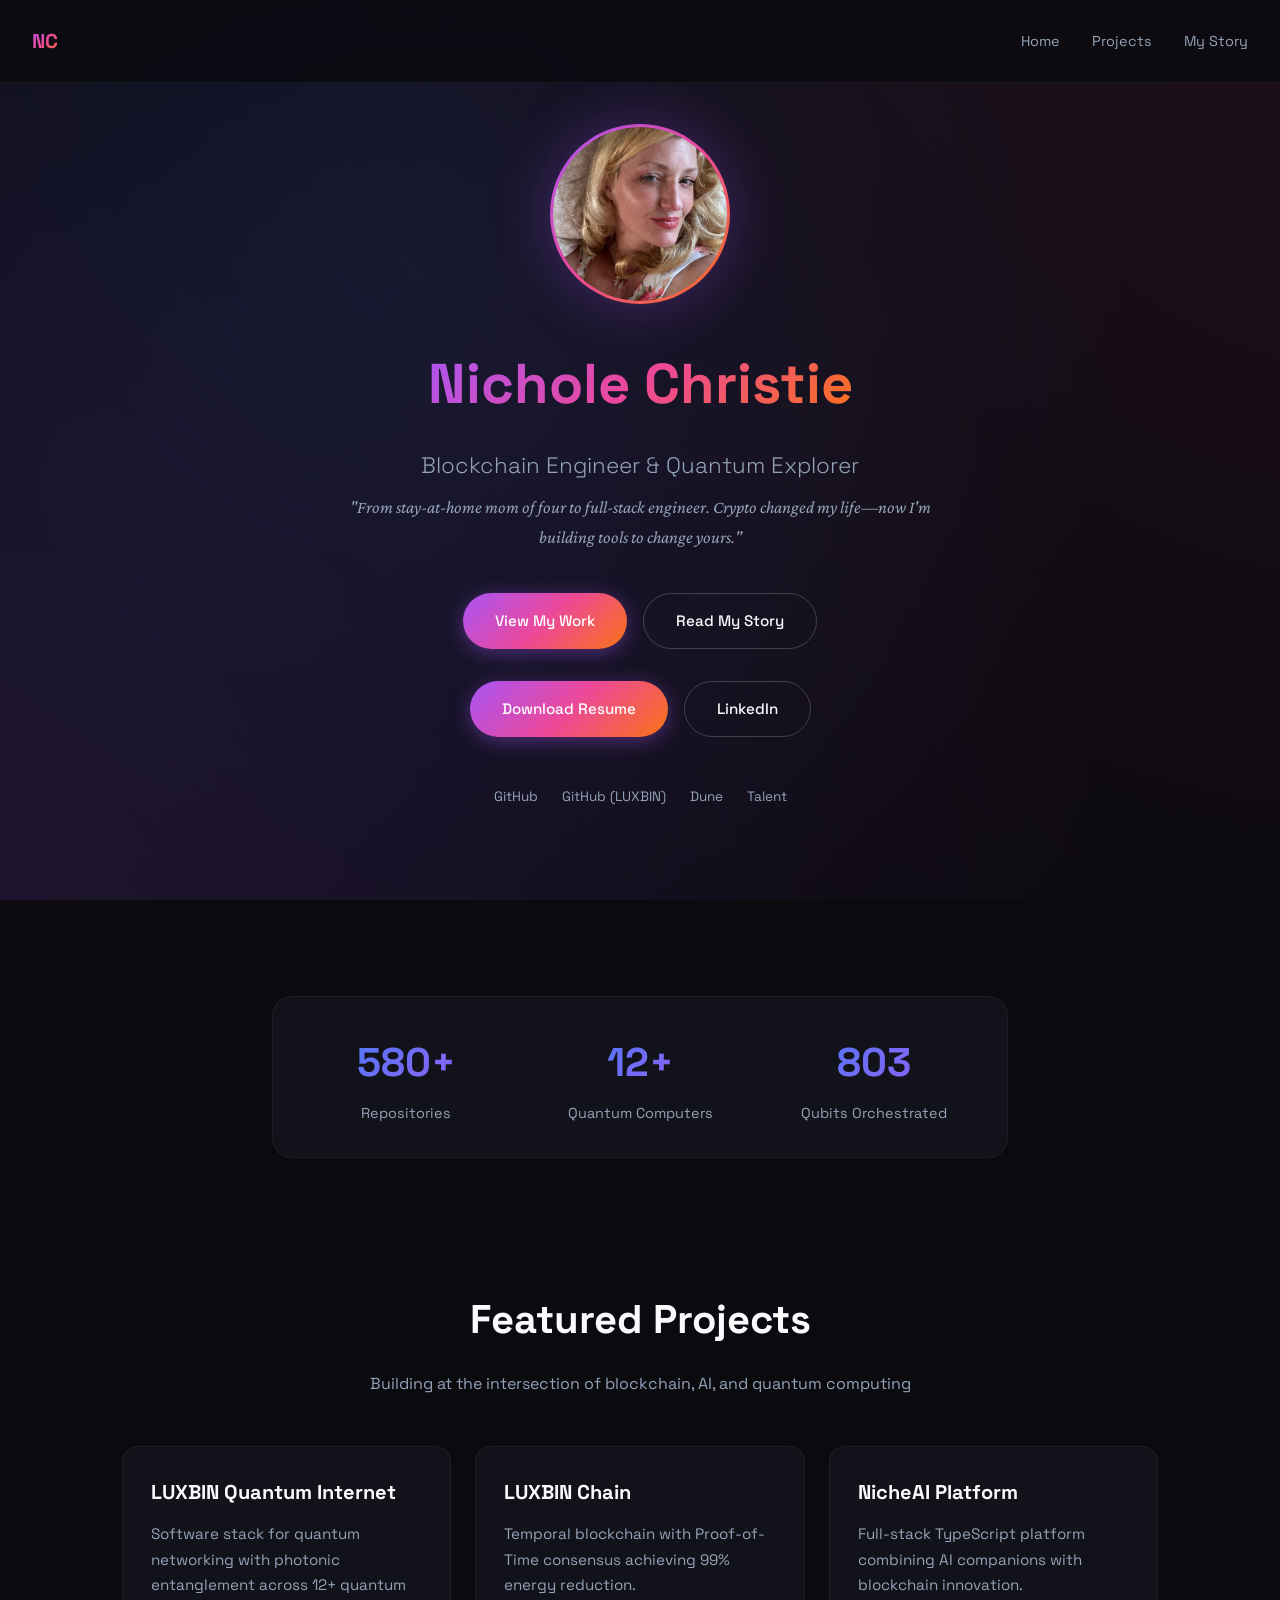
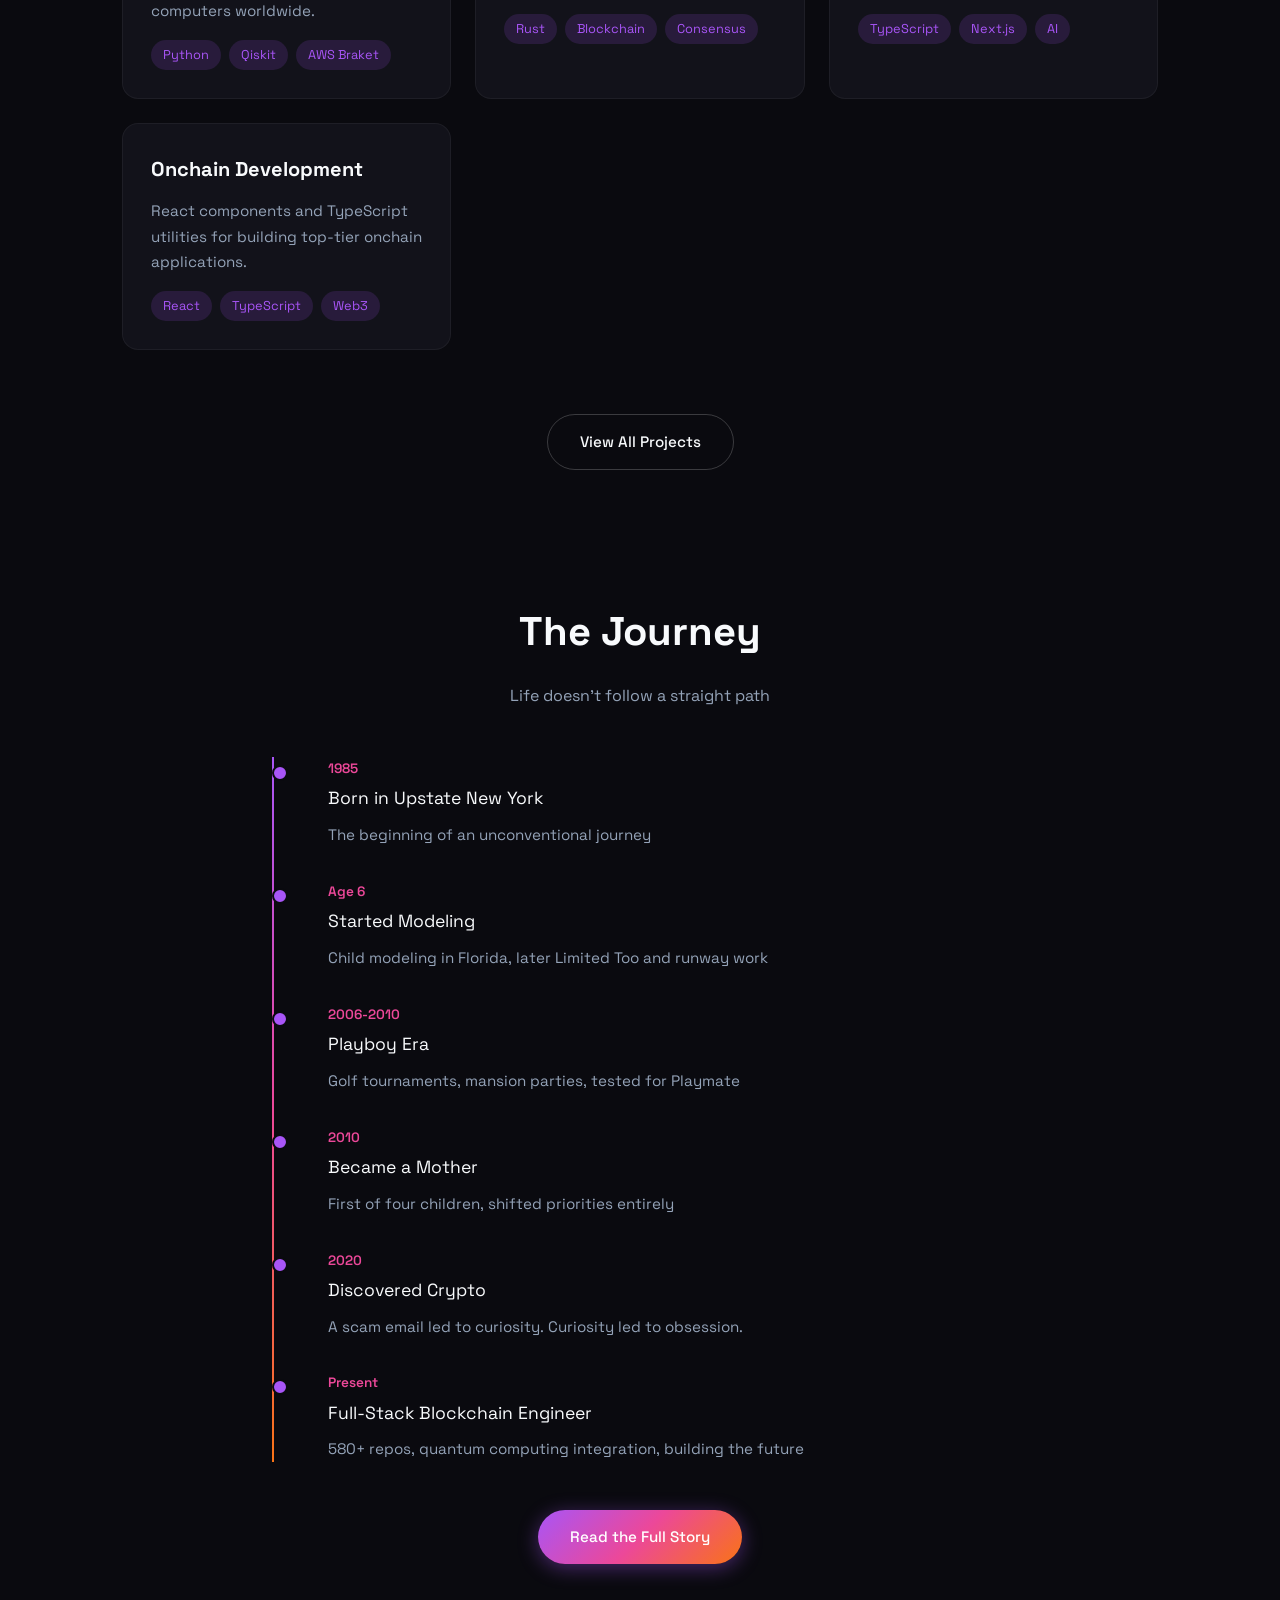
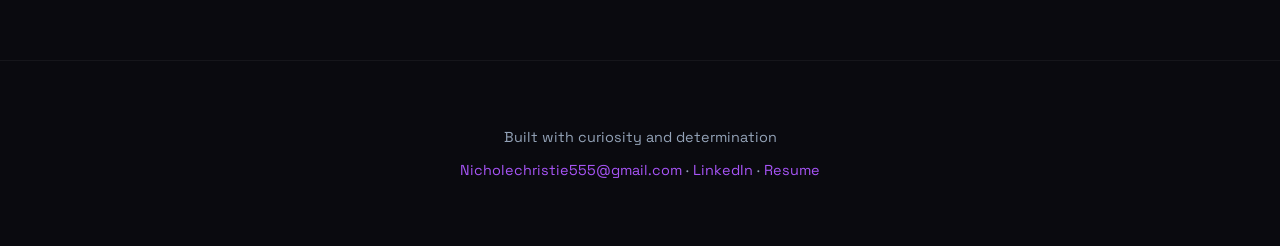
==== index.html @ e04abbbb "Initial commit - Nichole Christie personal site" ====
<!DOCTYPE html>
<html lang="en">
<head>
  <meta charset="UTF-8">
  <meta name="viewport" content="width=device-width, initial-scale=1.0">
  <title>Nichole Christie | Blockchain Engineer & Builder</title>
  <meta name="description" content="Full-stack blockchain engineer. Founder of NicheAI. Building at the intersection of quantum computing and crypto.">
  <link rel="stylesheet" href="css/style.css">
  <link rel="icon" href="data:image/svg+xml,<svg xmlns='http://www.w3.org/2000/svg' viewBox='0 0 100 100'><text y='.9em' font-size='90'>✨</text></svg>">
</head>
<body>
  <div class="bg-animation"></div>

  <nav>
    <div class="logo">NC</div>
    <ul class="nav-links">
      <li><a href="index.html">Home</a></li>
      <li><a href="projects.html">Projects</a></li>
      <li><a href="bio.html">My Story</a></li>
    </ul>
  </nav>

  <main>
    <section class="hero">
      <img src="images/daffodil-portrait.jpg" alt="Nichole Christie" class="hero-image">

      <h1>Nichole Christie</h1>
      <p class="tagline">Blockchain Engineer & Quantum Explorer</p>
      <p class="subtitle">"From stay-at-home mom of four to full-stack engineer. Crypto changed my life—now I'm building tools to change yours."</p>

      <div class="btn-group">
        <a href="projects.html" class="btn btn-primary">View My Work</a>
        <a href="bio.html" class="btn btn-secondary">Read My Story</a>
      </div>

      <div class="btn-group" style="margin-top: 2rem;">
        <a href="Nicholes-Crypto-Resume.pdf" class="btn btn-primary" target="_blank">Download Resume</a>
        <a href="https://www.linkedin.com/in/nichole-christie-25565632b/" class="btn btn-secondary" target="_blank">LinkedIn</a>
      </div>

      <div class="social-links">
        <a href="https://github.com/nichechristie" target="_blank">GitHub</a>
        <a href="https://github.com/mermaidnicheboutique-code" target="_blank">GitHub (LUXBIN)</a>
        <a href="https://dune.com/nichebiche" target="_blank">Dune</a>
        <a href="https://talent.app/nichebiche" target="_blank">Talent</a>
      </div>
    </section>

    <section class="container">
      <div class="stats">
        <div class="stat">
          <div class="stat-number">580+</div>
          <div class="stat-label">Repositories</div>
        </div>
        <div class="stat">
          <div class="stat-number">12+</div>
          <div class="stat-label">Quantum Computers</div>
        </div>
        <div class="stat">
          <div class="stat-number">803</div>
          <div class="stat-label">Qubits Orchestrated</div>
        </div>
      </div>
    </section>

    <section class="container container-wide">
      <div class="section-header">
        <h2>Featured Projects</h2>
        <p>Building at the intersection of blockchain, AI, and quantum computing</p>
      </div>

      <div class="projects-grid">
        <a href="https://github.com/nichechristie/Luxbin-Quantum-internet" class="project-card" target="_blank">
          <h3>LUXBIN Quantum Internet</h3>
          <p>Software stack for quantum networking with photonic entanglement across 12+ quantum computers worldwide.</p>
          <div class="project-tags">
            <span class="tag">Python</span>
            <span class="tag">Qiskit</span>
            <span class="tag">AWS Braket</span>
          </div>
        </a>

        <a href="https://github.com/mermaidnicheboutique-code/luxbin-chain" class="project-card" target="_blank">
          <h3>LUXBIN Chain</h3>
          <p>Temporal blockchain with Proof-of-Time consensus achieving 99% energy reduction.</p>
          <div class="project-tags">
            <span class="tag">Rust</span>
            <span class="tag">Blockchain</span>
            <span class="tag">Consensus</span>
          </div>
        </a>

        <a href="https://github.com/mermaidnicheboutique-code/nicheai" class="project-card" target="_blank">
          <h3>NicheAI Platform</h3>
          <p>Full-stack TypeScript platform combining AI companions with blockchain innovation.</p>
          <div class="project-tags">
            <span class="tag">TypeScript</span>
            <span class="tag">Next.js</span>
            <span class="tag">AI</span>
          </div>
        </a>

        <a href="https://github.com/nichechristie/coinbase-onchainkit" class="project-card" target="_blank">
          <h3>Onchain Development</h3>
          <p>React components and TypeScript utilities for building top-tier onchain applications.</p>
          <div class="project-tags">
            <span class="tag">React</span>
            <span class="tag">TypeScript</span>
            <span class="tag">Web3</span>
          </div>
        </a>
      </div>

      <div style="text-align: center;">
        <a href="projects.html" class="btn btn-secondary">View All Projects</a>
      </div>
    </section>

    <section class="container" style="margin-top: 4rem;">
      <div class="section-header">
        <h2>The Journey</h2>
        <p>Life doesn't follow a straight path</p>
      </div>

      <div class="timeline">
        <div class="timeline-item">
          <div class="timeline-year">1985</div>
          <div class="timeline-title">Born in Upstate New York</div>
          <div class="timeline-desc">The beginning of an unconventional journey</div>
        </div>
        <div class="timeline-item">
          <div class="timeline-year">Age 6</div>
          <div class="timeline-title">Started Modeling</div>
          <div class="timeline-desc">Child modeling in Florida, later Limited Too and runway work</div>
        </div>
        <div class="timeline-item">
          <div class="timeline-year">2006-2010</div>
          <div class="timeline-title">Playboy Era</div>
          <div class="timeline-desc">Golf tournaments, mansion parties, tested for Playmate</div>
        </div>
        <div class="timeline-item">
          <div class="timeline-year">2010</div>
          <div class="timeline-title">Became a Mother</div>
          <div class="timeline-desc">First of four children, shifted priorities entirely</div>
        </div>
        <div class="timeline-item">
          <div class="timeline-year">2020</div>
          <div class="timeline-title">Discovered Crypto</div>
          <div class="timeline-desc">A scam email led to curiosity. Curiosity led to obsession.</div>
        </div>
        <div class="timeline-item">
          <div class="timeline-year">Present</div>
          <div class="timeline-title">Full-Stack Blockchain Engineer</div>
          <div class="timeline-desc">580+ repos, quantum computing integration, building the future</div>
        </div>
      </div>

      <div style="text-align: center; margin-top: 3rem;">
        <a href="bio.html" class="btn btn-primary">Read the Full Story</a>
      </div>
    </section>
  </main>

  <footer>
    <p>Built with curiosity and determination</p>
    <p style="margin-top: 0.5rem;">
      <a href="mailto:Nicholechristie555@gmail.com">Nicholechristie555@gmail.com</a> ·
      <a href="https://www.linkedin.com/in/nichole-christie-25565632b/" target="_blank">LinkedIn</a> ·
      <a href="Nicholes-Crypto-Resume.pdf" target="_blank">Resume</a>
    </p>
  </footer>
</body>
</html>
---- css/style.css ----
/* Nichole Christie - Personal Site */
@import url('https://fonts.googleapis.com/css2?family=Space+Grotesk:wght@300;400;500;600;700&family=Crimson+Pro:ital,wght@0,400;0,600;1,400&display=swap');

:root {
  --bg-dark: #0a0a0f;
  --bg-card: #12121a;
  --accent-purple: #a855f7;
  --accent-pink: #ec4899;
  --accent-blue: #3b82f6;
  --text-primary: #f8fafc;
  --text-secondary: #94a3b8;
  --gradient-1: linear-gradient(135deg, #a855f7 0%, #ec4899 50%, #f97316 100%);
  --gradient-2: linear-gradient(135deg, #3b82f6 0%, #a855f7 100%);
}

* {
  margin: 0;
  padding: 0;
  box-sizing: border-box;
}

html {
  scroll-behavior: smooth;
}

body {
  font-family: 'Space Grotesk', sans-serif;
  background: var(--bg-dark);
  color: var(--text-primary);
  line-height: 1.7;
  min-height: 100vh;
}

/* Animated background */
.bg-animation {
  position: fixed;
  top: 0;
  left: 0;
  width: 100%;
  height: 100%;
  z-index: -1;
  overflow: hidden;
}

.bg-animation::before {
  content: '';
  position: absolute;
  top: -50%;
  left: -50%;
  width: 200%;
  height: 200%;
  background:
    radial-gradient(circle at 20% 80%, rgba(168, 85, 247, 0.15) 0%, transparent 50%),
    radial-gradient(circle at 80% 20%, rgba(236, 72, 153, 0.1) 0%, transparent 50%),
    radial-gradient(circle at 40% 40%, rgba(59, 130, 246, 0.1) 0%, transparent 40%);
  animation: float 20s ease-in-out infinite;
}

@keyframes float {
  0%, 100% { transform: translate(0, 0) rotate(0deg); }
  33% { transform: translate(30px, -30px) rotate(5deg); }
  66% { transform: translate(-20px, 20px) rotate(-5deg); }
}

/* Container */
.container {
  max-width: 800px;
  margin: 0 auto;
  padding: 2rem;
}

.container-wide {
  max-width: 1100px;
}

/* Navigation */
nav {
  position: fixed;
  top: 0;
  left: 0;
  right: 0;
  padding: 1.5rem 2rem;
  display: flex;
  justify-content: space-between;
  align-items: center;
  z-index: 100;
  background: rgba(10, 10, 15, 0.8);
  backdrop-filter: blur(20px);
  border-bottom: 1px solid rgba(255,255,255,0.05);
}

nav .logo {
  font-weight: 700;
  font-size: 1.25rem;
  background: var(--gradient-1);
  -webkit-background-clip: text;
  -webkit-text-fill-color: transparent;
  background-clip: text;
}

nav .nav-links {
  display: flex;
  gap: 2rem;
  list-style: none;
}

nav .nav-links a {
  color: var(--text-secondary);
  text-decoration: none;
  font-size: 0.9rem;
  transition: color 0.3s;
}

nav .nav-links a:hover {
  color: var(--text-primary);
}

/* Hero Section */
.hero {
  min-height: 100vh;
  display: flex;
  flex-direction: column;
  justify-content: center;
  align-items: center;
  text-align: center;
  padding: 6rem 2rem 4rem;
}

.hero-image {
  width: 180px;
  height: 180px;
  border-radius: 50%;
  object-fit: cover;
  border: 3px solid transparent;
  background: var(--gradient-1) border-box;
  margin-bottom: 2rem;
  box-shadow: 0 0 60px rgba(168, 85, 247, 0.3);
}

.hero h1 {
  font-size: 3.5rem;
  font-weight: 700;
  margin-bottom: 1rem;
  background: var(--gradient-1);
  -webkit-background-clip: text;
  -webkit-text-fill-color: transparent;
  background-clip: text;
}

.hero .tagline {
  font-size: 1.4rem;
  color: var(--text-secondary);
  margin-bottom: 0.5rem;
  font-weight: 300;
}

.hero .subtitle {
  font-size: 1.1rem;
  color: var(--text-secondary);
  max-width: 600px;
  margin-bottom: 2.5rem;
  font-family: 'Crimson Pro', serif;
  font-style: italic;
}

/* Buttons */
.btn-group {
  display: flex;
  gap: 1rem;
  flex-wrap: wrap;
  justify-content: center;
}

.btn {
  padding: 0.875rem 2rem;
  border-radius: 50px;
  text-decoration: none;
  font-weight: 500;
  font-size: 0.95rem;
  transition: all 0.3s ease;
  display: inline-flex;
  align-items: center;
  gap: 0.5rem;
}

.btn-primary {
  background: var(--gradient-1);
  color: white;
  box-shadow: 0 4px 20px rgba(168, 85, 247, 0.4);
}

.btn-primary:hover {
  transform: translateY(-2px);
  box-shadow: 0 6px 30px rgba(168, 85, 247, 0.5);
}

.btn-secondary {
  background: transparent;
  color: var(--text-primary);
  border: 1px solid rgba(255,255,255,0.2);
}

.btn-secondary:hover {
  background: rgba(255,255,255,0.05);
  border-color: rgba(255,255,255,0.3);
}

/* Social Links */
.social-links {
  display: flex;
  gap: 1.5rem;
  margin-top: 3rem;
}

.social-links a {
  color: var(--text-secondary);
  font-size: 0.85rem;
  text-decoration: none;
  transition: color 0.3s;
}

.social-links a:hover {
  color: var(--accent-purple);
}

/* Stats */
.stats {
  display: grid;
  grid-template-columns: repeat(3, 1fr);
  gap: 2rem;
  margin: 4rem 0;
  padding: 2rem;
  background: var(--bg-card);
  border-radius: 20px;
  border: 1px solid rgba(255,255,255,0.05);
}

.stat {
  text-align: center;
}

.stat-number {
  font-size: 2.5rem;
  font-weight: 700;
  background: var(--gradient-2);
  -webkit-background-clip: text;
  -webkit-text-fill-color: transparent;
  background-clip: text;
}

.stat-label {
  color: var(--text-secondary);
  font-size: 0.9rem;
  margin-top: 0.25rem;
}

/* Section Headers */
.section-header {
  text-align: center;
  margin-bottom: 3rem;
}

.section-header h2 {
  font-size: 2.5rem;
  margin-bottom: 1rem;
}

.section-header p {
  color: var(--text-secondary);
  max-width: 600px;
  margin: 0 auto;
}

/* Project Cards */
.projects-grid {
  display: grid;
  grid-template-columns: repeat(auto-fit, minmax(300px, 1fr));
  gap: 1.5rem;
  margin-bottom: 4rem;
}

.project-card {
  background: var(--bg-card);
  border-radius: 16px;
  padding: 1.75rem;
  border: 1px solid rgba(255,255,255,0.05);
  transition: all 0.3s ease;
  text-decoration: none;
  color: inherit;
  display: block;
}

.project-card:hover {
  transform: translateY(-4px);
  border-color: rgba(168, 85, 247, 0.3);
  box-shadow: 0 10px 40px rgba(168, 85, 247, 0.15);
}

.project-card h3 {
  font-size: 1.25rem;
  margin-bottom: 0.75rem;
  color: var(--text-primary);
}

.project-card p {
  color: var(--text-secondary);
  font-size: 0.95rem;
  margin-bottom: 1rem;
}

.project-tags {
  display: flex;
  flex-wrap: wrap;
  gap: 0.5rem;
}

.tag {
  background: rgba(168, 85, 247, 0.15);
  color: var(--accent-purple);
  padding: 0.25rem 0.75rem;
  border-radius: 20px;
  font-size: 0.8rem;
}

/* Bio Page Styles */
.bio-header {
  padding: 8rem 2rem 4rem;
  text-align: center;
}

.bio-header h1 {
  font-size: 3rem;
  margin-bottom: 1rem;
  background: var(--gradient-1);
  -webkit-background-clip: text;
  -webkit-text-fill-color: transparent;
  background-clip: text;
}

.bio-header .lead {
  font-size: 1.3rem;
  color: var(--text-secondary);
  font-family: 'Crimson Pro', serif;
  font-style: italic;
}

.bio-content {
  padding: 2rem;
  max-width: 750px;
  margin: 0 auto;
}

.bio-content h2 {
  font-size: 1.75rem;
  margin: 3rem 0 1.5rem;
  color: var(--accent-purple);
}

.bio-content p {
  margin-bottom: 1.5rem;
  font-size: 1.1rem;
  color: var(--text-secondary);
  font-family: 'Crimson Pro', serif;
}

.bio-content p:first-of-type::first-letter {
  font-size: 3.5rem;
  float: left;
  line-height: 1;
  margin-right: 0.5rem;
  font-weight: 600;
  background: var(--gradient-1);
  -webkit-background-clip: text;
  -webkit-text-fill-color: transparent;
  background-clip: text;
}

.pull-quote {
  font-size: 1.5rem;
  font-style: italic;
  color: var(--text-primary);
  border-left: 4px solid var(--accent-purple);
  padding-left: 1.5rem;
  margin: 2.5rem 0;
  font-family: 'Crimson Pro', serif;
}

/* Timeline */
.timeline {
  position: relative;
  padding-left: 2rem;
  margin: 3rem 0;
}

.timeline::before {
  content: '';
  position: absolute;
  left: 0;
  top: 0;
  bottom: 0;
  width: 2px;
  background: var(--gradient-1);
}

.timeline-item {
  position: relative;
  margin-bottom: 2rem;
  padding-left: 1.5rem;
}

.timeline-item::before {
  content: '';
  position: absolute;
  left: -2rem;
  top: 0.5rem;
  width: 12px;
  height: 12px;
  border-radius: 50%;
  background: var(--accent-purple);
  border: 2px solid var(--bg-dark);
}

.timeline-year {
  font-size: 0.85rem;
  color: var(--accent-pink);
  font-weight: 600;
  margin-bottom: 0.25rem;
}

.timeline-title {
  font-size: 1.1rem;
  color: var(--text-primary);
  margin-bottom: 0.5rem;
}

.timeline-desc {
  color: var(--text-secondary);
  font-size: 0.95rem;
}

/* Footer */
footer {
  text-align: center;
  padding: 4rem 2rem;
  color: var(--text-secondary);
  font-size: 0.9rem;
  border-top: 1px solid rgba(255,255,255,0.05);
  margin-top: 4rem;
}

footer a {
  color: var(--accent-purple);
  text-decoration: none;
}

/* Responsive */
@media (max-width: 768px) {
  .hero h1 {
    font-size: 2.5rem;
  }

  .stats {
    grid-template-columns: 1fr;
    gap: 1.5rem;
  }

  nav .nav-links {
    gap: 1rem;
  }

  .btn-group {
    flex-direction: column;
    align-items: center;
  }
}
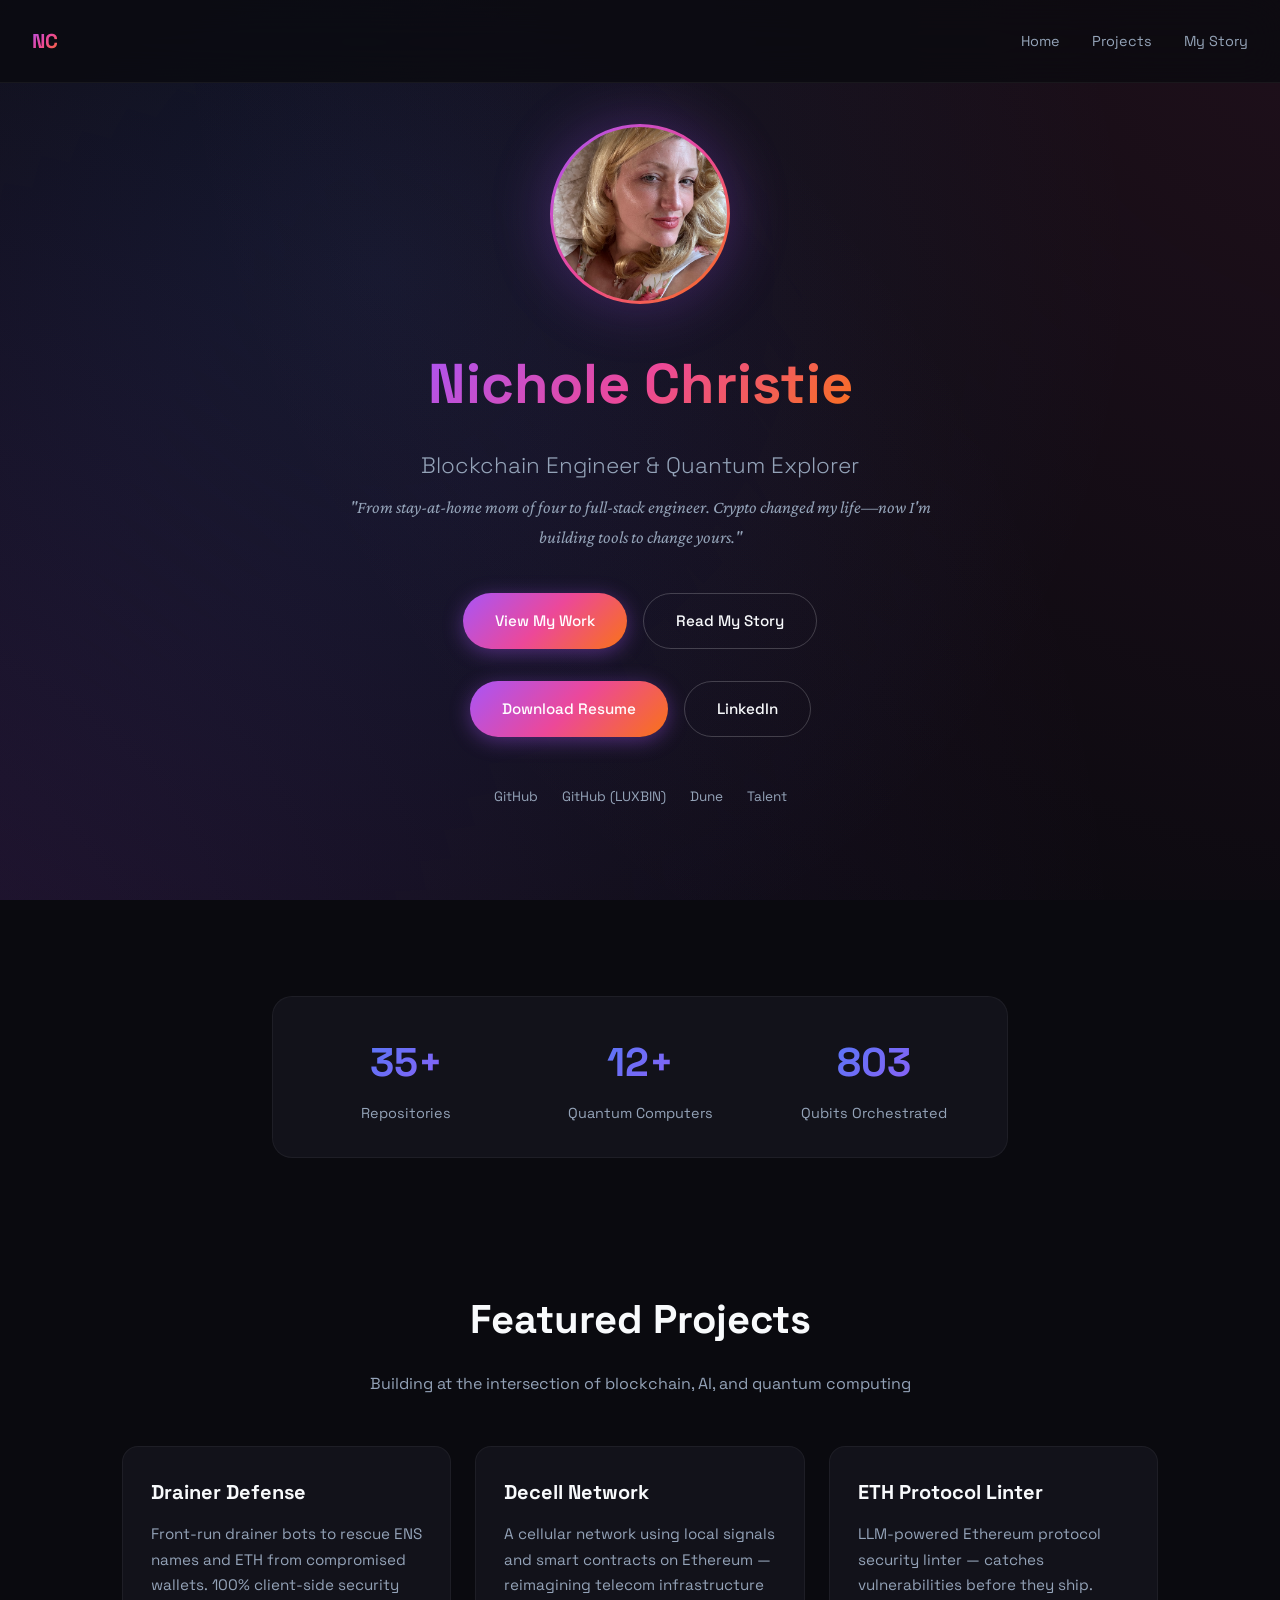
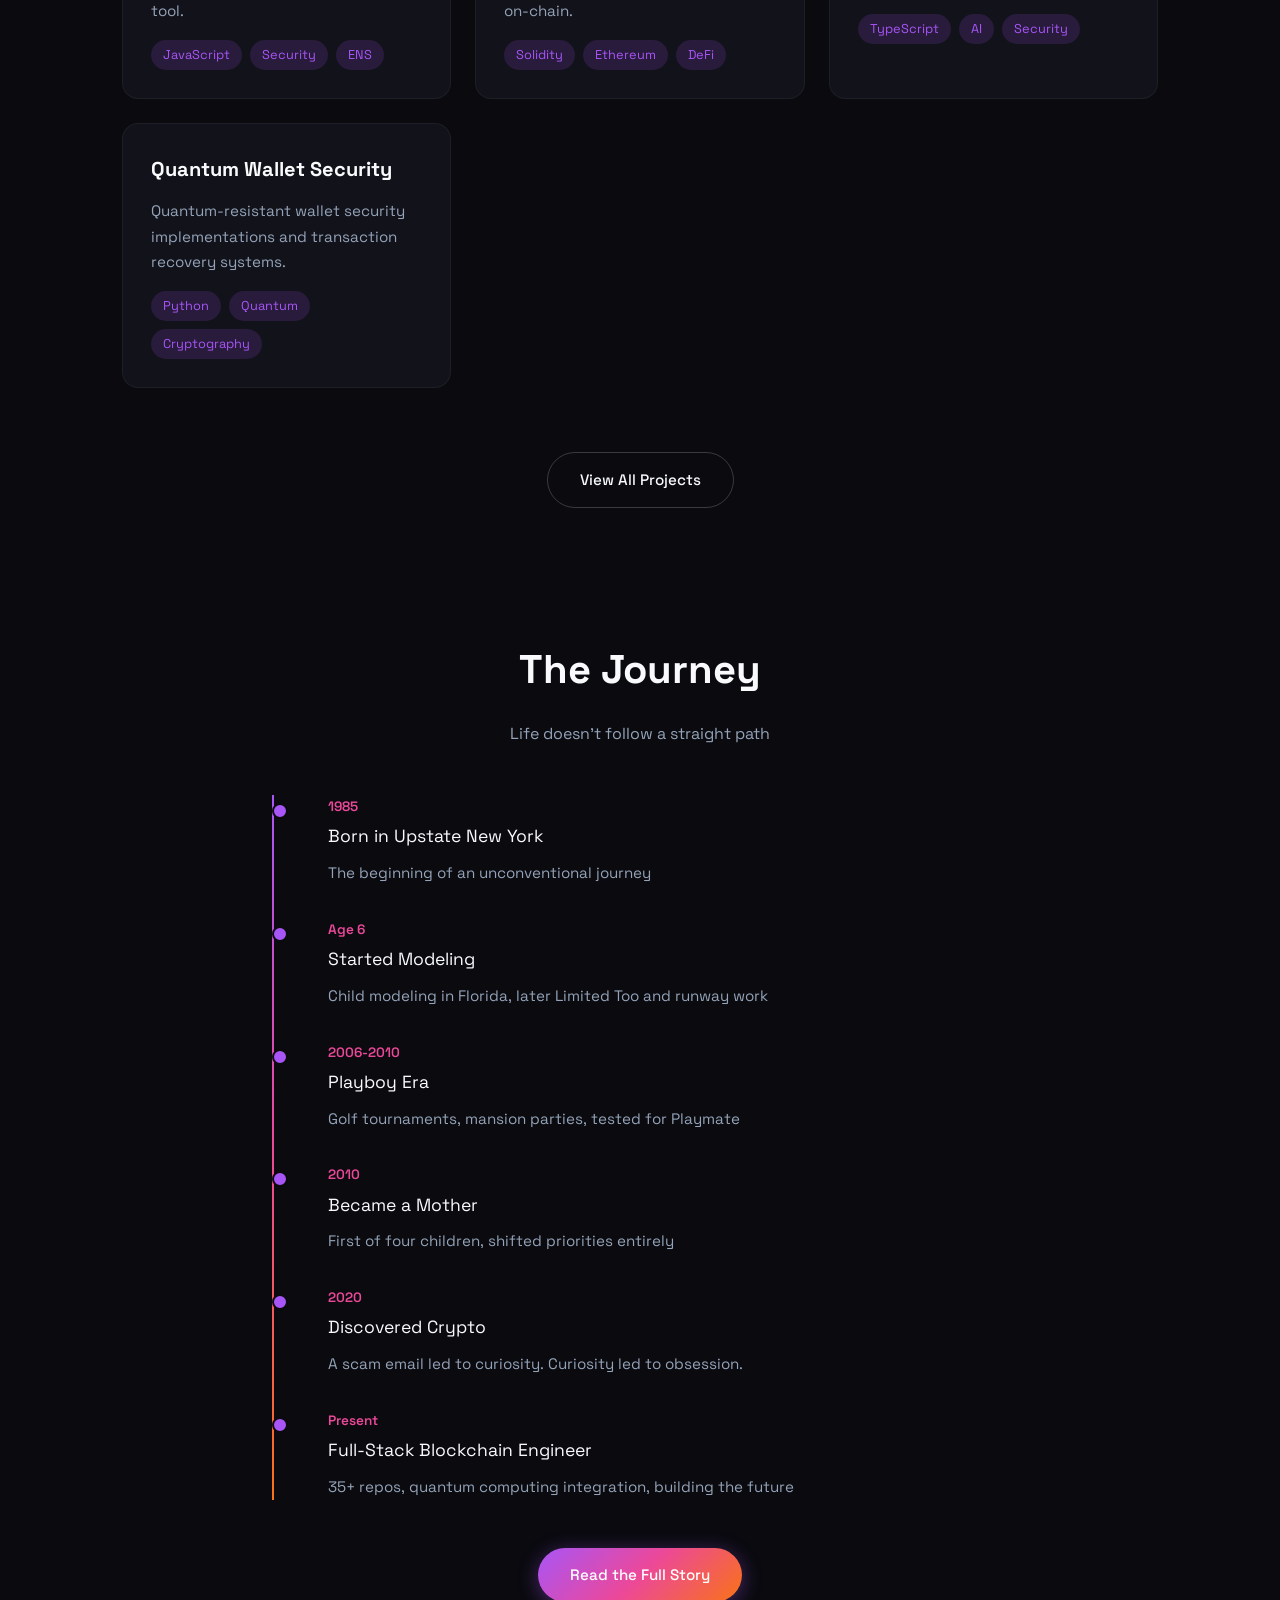
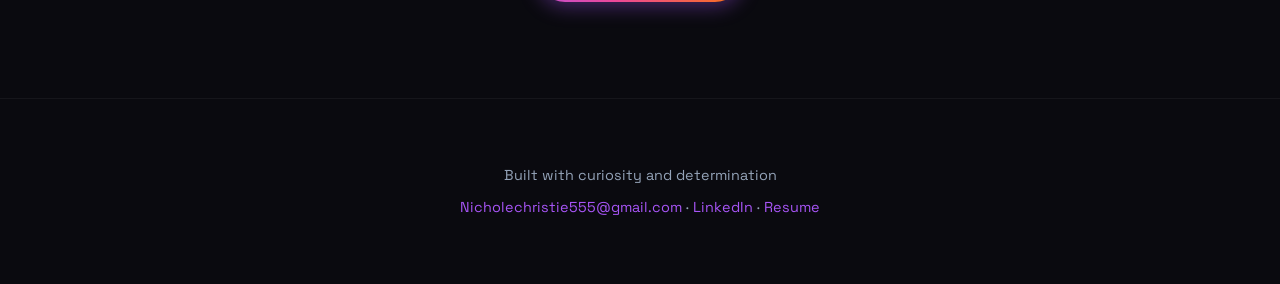
==== commit 403394fd: "Update site to reflect current GitHub repos - Fix all project links to point to existing repos only " ====
--- a/index.html
+++ b/index.html
@@ -49,7 +49,7 @@
     <section class="container">
       <div class="stats">
         <div class="stat">
-          <div class="stat-number">580+</div>
+          <div class="stat-number">35+</div>
           <div class="stat-label">Repositories</div>
         </div>
         <div class="stat">
@@ -70,43 +70,43 @@
       </div>
 
       <div class="projects-grid">
-        <a href="https://github.com/nichechristie/Luxbin-Quantum-internet" class="project-card" target="_blank">
-          <h3>LUXBIN Quantum Internet</h3>
-          <p>Software stack for quantum networking with photonic entanglement across 12+ quantum computers worldwide.</p>
+        <a href="https://github.com/nichechristie/drainer-defense-web" class="project-card" target="_blank">
+          <h3>Drainer Defense</h3>
+          <p>Front-run drainer bots to rescue ENS names and ETH from compromised wallets. 100% client-side security tool.</p>
           <div class="project-tags">
-            <span class="tag">Python</span>
-            <span class="tag">Qiskit</span>
-            <span class="tag">AWS Braket</span>
+            <span class="tag">JavaScript</span>
+            <span class="tag">Security</span>
+            <span class="tag">ENS</span>
           </div>
         </a>
 
-        <a href="https://github.com/mermaidnicheboutique-code/luxbin-chain" class="project-card" target="_blank">
-          <h3>LUXBIN Chain</h3>
-          <p>Temporal blockchain with Proof-of-Time consensus achieving 99% energy reduction.</p>
+        <a href="https://github.com/nichechristie/Decell-network-" class="project-card" target="_blank">
+          <h3>Decell Network</h3>
+          <p>A cellular network using local signals and smart contracts on Ethereum — reimagining telecom infrastructure on-chain.</p>
           <div class="project-tags">
-            <span class="tag">Rust</span>
-            <span class="tag">Blockchain</span>
-            <span class="tag">Consensus</span>
+            <span class="tag">Solidity</span>
+            <span class="tag">Ethereum</span>
+            <span class="tag">DeFi</span>
           </div>
         </a>
 
-        <a href="https://github.com/mermaidnicheboutique-code/nicheai" class="project-card" target="_blank">
-          <h3>NicheAI Platform</h3>
-          <p>Full-stack TypeScript platform combining AI companions with blockchain innovation.</p>
+        <a href="https://github.com/nichechristie/Awesome-ETH-Linter" class="project-card" target="_blank">
+          <h3>ETH Protocol Linter</h3>
+          <p>LLM-powered Ethereum protocol security linter — catches vulnerabilities before they ship.</p>
           <div class="project-tags">
             <span class="tag">TypeScript</span>
-            <span class="tag">Next.js</span>
             <span class="tag">AI</span>
+            <span class="tag">Security</span>
           </div>
         </a>
 
-        <a href="https://github.com/nichechristie/coinbase-onchainkit" class="project-card" target="_blank">
-          <h3>Onchain Development</h3>
-          <p>React components and TypeScript utilities for building top-tier onchain applications.</p>
+        <a href="https://github.com/nichechristie/quantum-wallet-security" class="project-card" target="_blank">
+          <h3>Quantum Wallet Security</h3>
+          <p>Quantum-resistant wallet security implementations and transaction recovery systems.</p>
           <div class="project-tags">
-            <span class="tag">React</span>
-            <span class="tag">TypeScript</span>
-            <span class="tag">Web3</span>
+            <span class="tag">Python</span>
+            <span class="tag">Quantum</span>
+            <span class="tag">Cryptography</span>
           </div>
         </a>
       </div>
@@ -151,7 +151,7 @@
         <div class="timeline-item">
           <div class="timeline-year">Present</div>
           <div class="timeline-title">Full-Stack Blockchain Engineer</div>
-          <div class="timeline-desc">580+ repos, quantum computing integration, building the future</div>
+          <div class="timeline-desc">35+ repos, quantum computing integration, building the future</div>
         </div>
       </div>
 
--- a/css/style.css
+++ b/css/style.css
@@ -363,7 +363,7 @@
   font-family: 'Crimson Pro', serif;
 }
 
-.bio-content p:first-of-type::first-letter {
+.bio-content > p:first-of-type::first-letter {
   font-size: 3.5rem;
   float: left;
   line-height: 1;
